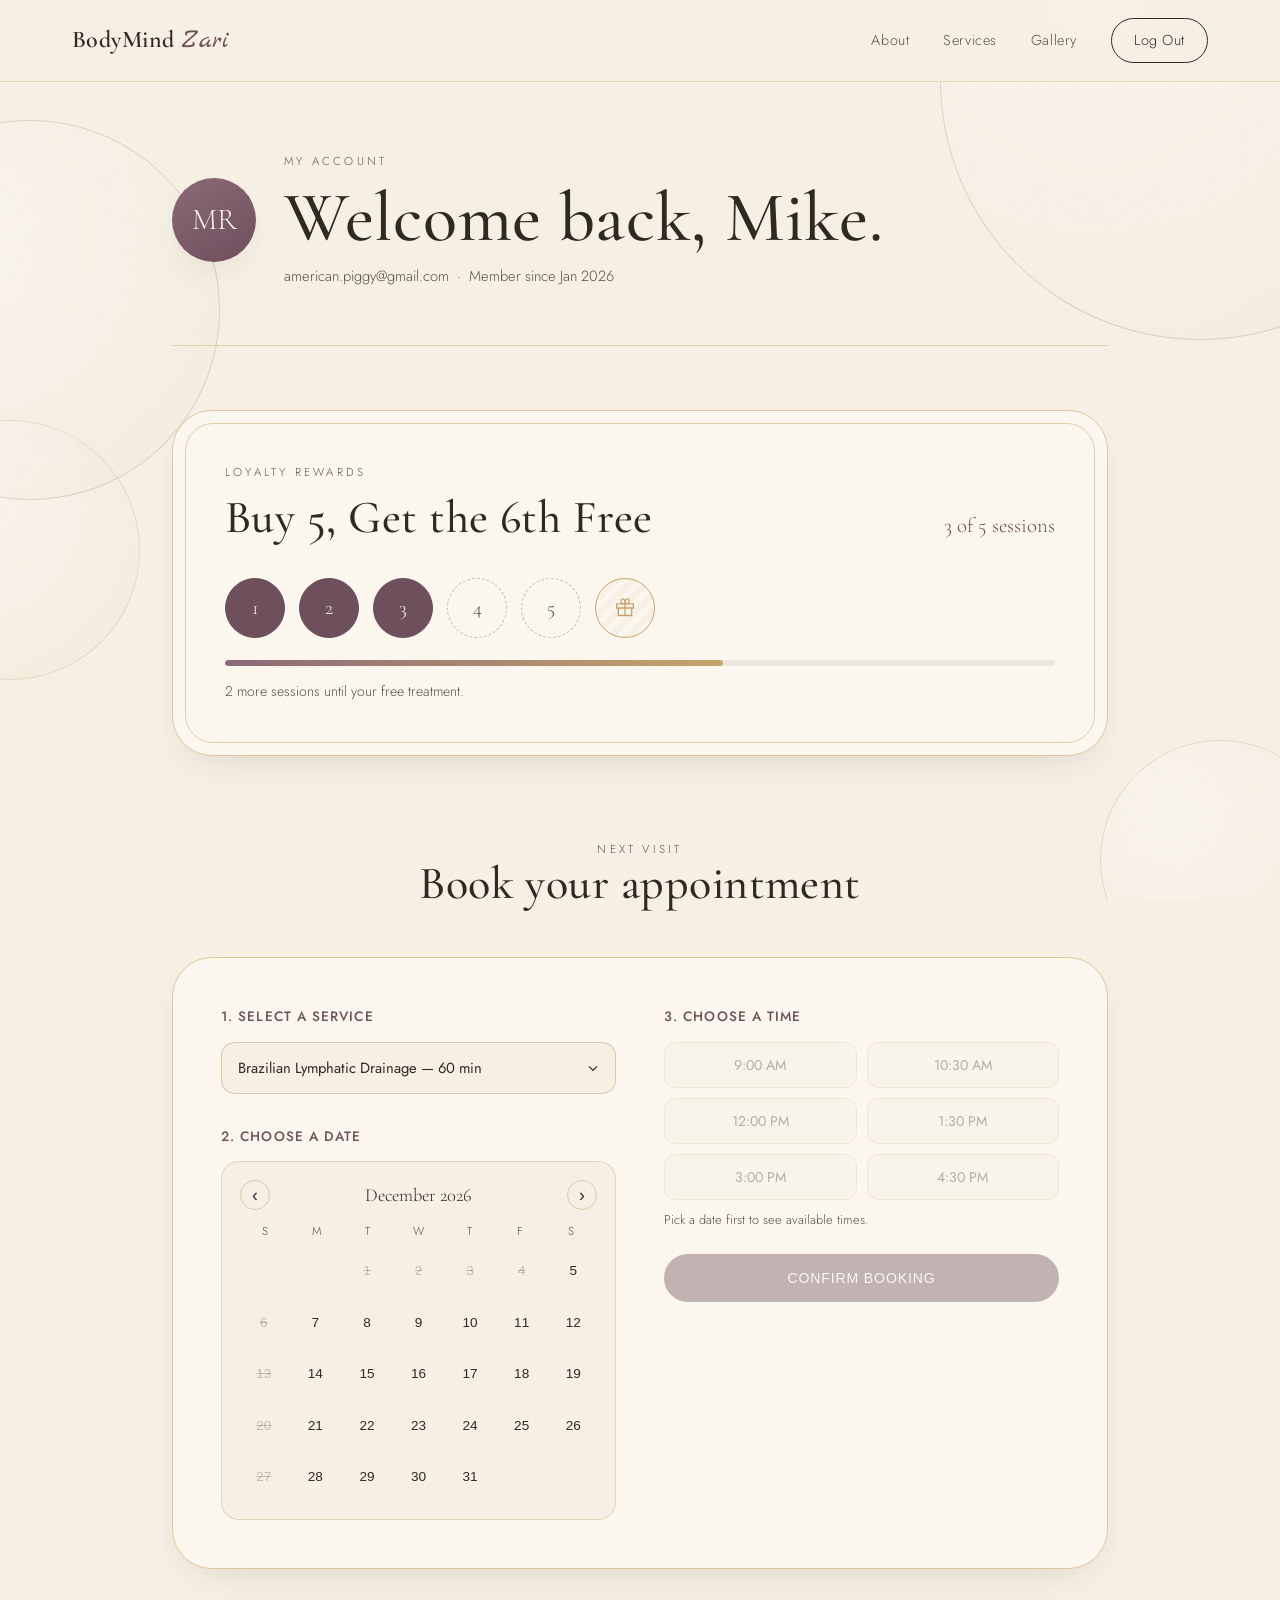
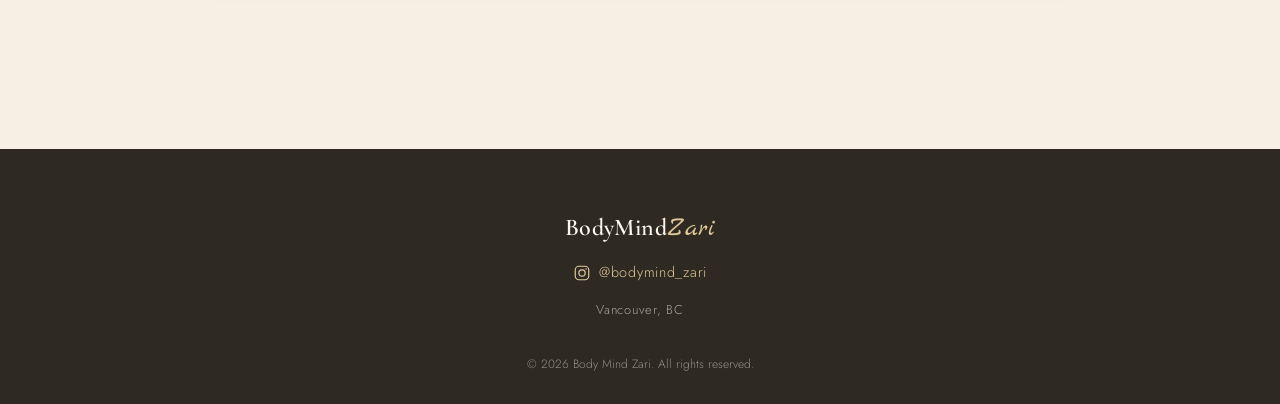
==== profile.html @ 3816057f "Add Log In nav link and account/rewards/booking page" ====
<!DOCTYPE html>
<html lang="en">
<head>
<meta charset="UTF-8">
<meta name="viewport" content="width=device-width, initial-scale=1.0">
<title>My Account — Body Mind Zari</title>
<meta name="description" content="Manage your Body Mind Zari rewards and book your next appointment.">
<meta name="robots" content="noindex">
<link rel="preconnect" href="https://fonts.googleapis.com">
<link rel="preconnect" href="https://fonts.gstatic.com" crossorigin>
<link href="https://fonts.googleapis.com/css2?family=Cormorant+Garamond:ital,wght@0,400;0,500;0,600;1,400;1,500&family=Jost:wght@300;400;500&family=Marck+Script&display=swap" rel="stylesheet">
<link rel="stylesheet" href="assets/css/style.css">
<link rel="stylesheet" href="assets/css/profile.css">
</head>
<body>

<div class="bg-decor" aria-hidden="true">
  <span class="circle c1" data-drift="0.05"></span>
  <span class="circle c2" data-drift="-0.07"></span>
  <span class="circle c3" data-drift="0.09"></span>
  <span class="circle c4" data-drift="-0.05"></span>
  <span class="circle c5" data-drift="0.06"></span>
</div>

<header class="site-header">
  <div class="header-inner">
    <a class="logo" href="index.html">
      <span class="logo-black">BodyMind</span><span class="logo-script">Zari</span>
    </a>
    <nav class="site-nav">
      <a href="index.html#about">About</a>
      <a href="index.html#menu">Services</a>
      <a href="index.html#gallery">Gallery</a>
      <a href="index.html" class="nav-cta">Log Out</a>
    </nav>
    <button class="nav-toggle" id="navToggle" aria-label="Toggle menu" aria-expanded="false">
      <span></span><span></span><span></span>
    </button>
  </div>
</header>

<main class="account">

  <!-- PROFILE HEADER -->
  <section class="acct-hero reveal">
    <div class="acct-hero-inner">
      <div class="avatar" aria-hidden="true">MR</div>
      <div class="acct-id">
        <p class="eyebrow">My Account</p>
        <h1>Welcome back, Mike.</h1>
        <p class="acct-email">american.piggy@gmail.com &nbsp;·&nbsp; Member since Jan 2026</p>
      </div>
    </div>
  </section>

  <!-- REWARDS -->
  <section class="rewards reveal">
    <div class="rewards-card">
      <div class="rewards-head">
        <div>
          <p class="eyebrow">Loyalty Rewards</p>
          <h2>Buy 5, Get the 6th Free</h2>
        </div>
        <p class="rewards-count"><span id="stampCount">3</span> of 5 sessions</p>
      </div>

      <div class="stamp-row" id="stampRow">
        <div class="stamp is-filled"><span class="stamp-num">1</span></div>
        <div class="stamp is-filled"><span class="stamp-num">2</span></div>
        <div class="stamp is-filled"><span class="stamp-num">3</span></div>
        <div class="stamp"><span class="stamp-num">4</span></div>
        <div class="stamp"><span class="stamp-num">5</span></div>
        <div class="stamp stamp-free">
          <svg viewBox="0 0 24 24" width="20" height="20" fill="none" stroke="currentColor" stroke-width="1.6"><path d="M20 12v9H4v-9M2 7h20v5H2V7Zm10 14V7M12 7C9.5 7 7 5.5 7 3.5A2.5 2.5 0 0 1 9.5 1C12 1 12 4.5 12 7Zm0 0c2.5 0 5-1.5 5-3.5A2.5 2.5 0 0 0 14.5 1C12 1 12 4.5 12 7Z"/></svg>
        </div>
      </div>

      <div class="progress-track"><div class="progress-fill" id="progressFill"></div></div>
      <p class="rewards-note" id="rewardsNote">2 more sessions until your free treatment.</p>
    </div>
  </section>

  <!-- BOOKING -->
  <section class="booking reveal">
    <p class="eyebrow center">Next Visit</p>
    <h2 class="center">Book your appointment</h2>

    <div class="booking-panel">

      <div class="booking-col">
        <h3>1. Select a service</h3>
        <select class="service-select" id="serviceSelect">
          <option>Brazilian Lymphatic Drainage — 60 min</option>
          <option>Body Sculpting &amp; Anti-Cellulite Massage — 60 min</option>
          <option>Post-Op Lymphatic Drainage — 60 min</option>
          <option>Facial Sculpting &amp; Buccal Massage — 60 min</option>
          <option>Full Body + Face Lymphatic Drainage — 90 min</option>
        </select>

        <h3>2. Choose a date</h3>
        <div class="calendar" id="calendar">
          <div class="cal-head">
            <button type="button" class="cal-nav" id="calPrev" aria-label="Previous month">&#8249;</button>
            <span class="cal-month" id="calMonth">Month Year</span>
            <button type="button" class="cal-nav" id="calNext" aria-label="Next month">&#8250;</button>
          </div>
          <div class="cal-weekdays">
            <span>S</span><span>M</span><span>T</span><span>W</span><span>T</span><span>F</span><span>S</span>
          </div>
          <div class="cal-grid" id="calGrid"></div>
        </div>
      </div>

      <div class="booking-col">
        <h3>3. Choose a time</h3>
        <div class="time-grid" id="timeGrid">
          <button type="button" class="time-slot" disabled>9:00 AM</button>
          <button type="button" class="time-slot" disabled>10:30 AM</button>
          <button type="button" class="time-slot" disabled>12:00 PM</button>
          <button type="button" class="time-slot" disabled>1:30 PM</button>
          <button type="button" class="time-slot" disabled>3:00 PM</button>
          <button type="button" class="time-slot" disabled>4:30 PM</button>
        </div>
        <p class="time-hint" id="timeHint">Pick a date first to see available times.</p>

        <div class="booking-summary" id="bookingSummary">
          <p class="summary-label">Your appointment</p>
          <p class="summary-line" id="summaryService">—</p>
          <p class="summary-line" id="summaryWhen">—</p>
        </div>

        <button type="button" class="btn btn-mauve booking-confirm" id="confirmBtn" disabled>Confirm Booking</button>
      </div>

    </div>

    <div class="booking-success" id="bookingSuccess">
      <svg viewBox="0 0 48 48" width="52" height="52" fill="none"><circle cx="24" cy="24" r="22" stroke="currentColor" stroke-width="1.6"/><path d="M15 24.5 21 30.5 33.5 17.5" stroke="currentColor" stroke-width="2" stroke-linecap="round" stroke-linejoin="round"/></svg>
      <h3>You're booked!</h3>
      <p id="successDetail">See you soon.</p>
      <button type="button" class="btn btn-ghost" id="bookAgainBtn">Make Another Booking</button>
    </div>

  </section>

</main>

<footer class="site-footer">
  <div class="footer-inner">
    <div class="footer-logo"><span class="logo-black">BodyMind</span><span class="logo-script">Zari</span></div>
    <a href="https://instagram.com/bodymind_zari" target="_blank" rel="noopener" class="footer-ig">
      <svg viewBox="0 0 24 24" width="18" height="18" fill="none" stroke="currentColor" stroke-width="1.6" aria-hidden="true"><rect x="3" y="3" width="18" height="18" rx="5"/><circle cx="12" cy="12" r="4.2"/><circle cx="17.4" cy="6.6" r="1" fill="currentColor" stroke="none"/></svg>
      <span>@bodymind_zari</span>
    </a>
    <p class="footer-location">Vancouver, BC</p>
    <p class="footer-copy">&copy; <span id="year"></span> Body Mind Zari. All rights reserved.</p>
  </div>
</footer>

<script src="assets/js/script.js"></script>
<script src="assets/js/profile.js"></script>
</body>
</html>
---- assets/css/style.css ----
/* ===================================================================
   Body Mind Zari — Design tokens
=================================================================== */
:root{
  --cream:        #F6EFE3;
  --cream-soft:   #FBF7EF;
  --cream-deep:   #EDE2CE;
  --ink:          #2E2A22;
  --ink-soft:     #55503F;
  --olive:        #7C8560;
  --olive-deep:   #5C6444;
  --gold:         #C6A46B;
  --gold-soft:    #DEC79A;
  --mauve:        #8C6A78;
  --mauve-deep:   #6E4F5C;
  --shadow:       0 30px 60px -30px rgba(46,42,34,0.25);
  --shadow-soft:  0 15px 40px -20px rgba(46,42,34,0.18);
  --radius-lg:    40px;
  --radius-md:    24px;
  --ease:         cubic-bezier(.22,.9,.32,1);
}

*,*::before,*::after{ box-sizing:border-box; }
html{ scroll-behavior:smooth; }
body{
  margin:0;
  background:var(--cream);
  color:var(--ink);
  font-family:'Jost', 'Helvetica Neue', Arial, sans-serif;
  font-weight:300;
  line-height:1.6;
  overflow-x:hidden;
  -webkit-font-smoothing:antialiased;
}
img{ max-width:100%; display:block; }
a{ color:inherit; text-decoration:none; }
h1,h2,h3{
  font-family:'Cormorant Garamond', Georgia, serif;
  font-weight:500;
  color:var(--ink);
  margin:0 0 .4em;
  letter-spacing:.01em;
}
h1{ font-size:clamp(2.6rem,5.5vw,4.6rem); line-height:1.05; }
.accent-word{ color:var(--mauve-deep); }
h2{ font-size:clamp(2rem,3.6vw,3rem); line-height:1.1; }
h3{ font-size:1.4rem; }
p{ margin:0 0 1em; }
.center{ text-align:center; }

.eyebrow{
  font-family:'Jost',sans-serif;
  font-size:.72rem;
  letter-spacing:.28em;
  text-transform:uppercase;
  color:var(--mauve-deep);
  margin-bottom:.9em;
}
.eyebrow.center{ text-align:center; }

/* ===================================================================
   Background decoration (translucent circles + leaves)
=================================================================== */
.bg-decor{
  position:fixed; inset:0; z-index:0; pointer-events:none; overflow:hidden;
}
.circle{
  position:absolute; border-radius:50%;
  border:1px solid rgba(124,133,96,0.25);
  background:radial-gradient(circle at 30% 30%, rgba(255,255,255,0.35), rgba(198,164,107,0.06));
}
.c1{ width:520px; height:520px; top:-180px; right:-180px; }
.c2{ width:260px; height:260px; top:420px; left:-120px; border-color:rgba(198,164,107,0.3); }
.c3{ width:180px; height:180px; top:900px; right:6%; border-color:rgba(140,106,120,0.25); }
.c4{ width:380px; height:380px; bottom:400px; left:-160px; }
.c5{ width:240px; height:240px; bottom:-80px; right:-60px; border-color:rgba(198,164,107,0.3); }

.leaf{
  position:absolute; width:70px; height:100px; color:rgba(124,133,96,0.28);
}
.leaf1{ top:12%; left:4%; transform:rotate(-18deg); }
.leaf2{ top:55%; right:5%; transform:rotate(24deg) scaleX(-1); width:56px; height:80px; }
.leaf3{ bottom:6%; left:8%; transform:rotate(10deg); width:60px; height:86px; }

main, header, footer{ position:relative; z-index:1; }

/* ===================================================================
   Header
=================================================================== */
.site-header{
  position:sticky; top:0; z-index:50;
  background:rgba(246,239,227,0.82);
  backdrop-filter:blur(10px);
  -webkit-backdrop-filter:blur(10px);
  border-bottom:1px solid rgba(198,164,107,0.35);
  transition:box-shadow .3s var(--ease);
}
.site-header.scrolled{ box-shadow:0 8px 24px -16px rgba(46,42,34,0.25); }
.header-inner{
  max-width:1200px; margin:0 auto; padding:18px 32px;
  display:flex; align-items:center; justify-content:space-between;
}
.logo{ display:flex; align-items:baseline; gap:6px; }
.logo-black{
  font-family:'Cormorant Garamond',serif; font-weight:600; font-size:1.5rem;
  color:var(--ink); letter-spacing:.02em;
}
.logo-script{
  font-family:'Marck Script',cursive; font-size:1.7rem;
  color:var(--mauve-deep); line-height:1;
}
.site-nav{ display:flex; align-items:center; gap:34px; }
.site-nav a{
  font-size:.9rem; letter-spacing:.04em; color:var(--ink-soft);
  transition:color .25s var(--ease);
}
.site-nav a:hover{ color:var(--mauve-deep); }
.nav-login{ color:var(--mauve-deep) !important; }
.nav-cta{
  padding:10px 22px; border:1px solid var(--ink); border-radius:999px;
  color:var(--ink) !important;
}
.nav-cta:hover{ background:var(--ink); color:var(--cream) !important; }

.nav-toggle{
  display:none; flex-direction:column; gap:5px; background:none; border:0; cursor:pointer; padding:6px;
}
.nav-toggle span{ width:24px; height:1.5px; background:var(--ink); display:block; }

/* ===================================================================
   Buttons
=================================================================== */
.btn{
  display:inline-flex; align-items:center; justify-content:center;
  padding:15px 34px; border-radius:999px; font-size:.88rem;
  letter-spacing:.06em; text-transform:uppercase; cursor:pointer;
  transition:transform .35s var(--ease), box-shadow .35s var(--ease), background .3s, color .3s;
  border:1px solid transparent;
}
.btn-primary{
  background:var(--ink); color:var(--cream-soft);
  box-shadow:var(--shadow-soft);
}
.btn-primary:hover{ transform:translateY(-3px); box-shadow:var(--shadow); }
.btn-ghost{
  border-color:var(--ink); color:var(--ink);
}
.btn-ghost:hover{ background:var(--ink); color:var(--cream); transform:translateY(-3px); }
.btn-mauve{
  background:var(--mauve-deep); color:var(--cream-soft);
  box-shadow:var(--shadow-soft);
}
.btn-mauve:hover{ background:var(--mauve); transform:translateY(-3px); box-shadow:var(--shadow); }

/* ===================================================================
   Hero
=================================================================== */
.hero{ position:relative; overflow:hidden; }
.hero-inner{
  max-width:1200px; margin:0 auto; padding:130px 32px 150px;
  position:relative; z-index:2;
}
.hero-text{ max-width:600px; }
.hero-sub{ max-width:440px; color:var(--ink-soft); font-size:1.05rem; }
.hero-actions{ display:flex; gap:18px; margin-top:34px; flex-wrap:wrap; }

/* Portrait panel, shifted in from the right edge, circular bite on the left edge */
.hero-portrait-panel{
  position:absolute; top:0; right:14%; bottom:0; z-index:1;
  width:min(46%,620px);
  display:flex; align-items:center; justify-content:center;
}
.hero-portrait-panel .portrait-img{
  width:auto; height:min(90%,680px); max-width:none; aspect-ratio:auto;
  object-fit:contain; clip-path:none;
  filter:drop-shadow(0 25px 40px rgba(46,42,34,0.2));
}

.hero-divider{
  position:absolute; left:0; right:0; bottom:0; z-index:3;
  line-height:0; pointer-events:none;
}
.hero-divider svg{ width:100%; height:110px; display:block; }
.hero-divider path{ fill:var(--cream-soft); }

/* ===================================================================
   About
=================================================================== */
.about{ background:var(--cream-soft); padding:110px 32px 90px; }
.about-inner{ max-width:760px; margin:0 auto; text-align:center; }
.about-copy{ color:var(--ink-soft); font-size:1.08rem; max-width:620px; margin:0 auto 3em; }
.about-stats{
  display:flex; justify-content:center; gap:70px; padding-top:1em;
  border-top:1px solid rgba(198,164,107,0.4);
}
.stat{ display:flex; flex-direction:column; gap:4px; }
.stat-num{ font-family:'Cormorant Garamond',serif; font-size:2.1rem; color:var(--mauve-deep); }
.stat-label{ font-size:.72rem; letter-spacing:.14em; text-transform:uppercase; color:var(--ink-soft); }

/* ===================================================================
   Tools strip (parallax banner)
=================================================================== */
.tools-strip{
  position:relative; height:44vh; min-height:320px; overflow:hidden;
}
.tools-strip .parallax-img{
  position:absolute; inset:-10% 0; width:100%; height:120%; object-fit:cover;
  will-change:transform;
}
.tools-strip-overlay{
  position:absolute; inset:0; display:flex; align-items:center; justify-content:center;
  background:linear-gradient(180deg, rgba(46,42,34,0.15), rgba(46,42,34,0.42));
}
.tools-strip-overlay p{
  font-family:'Cormorant Garamond',serif; font-style:italic; font-size:clamp(1.4rem,3vw,2.2rem);
  color:#fff; text-align:center; max-width:640px; padding:0 24px; margin:0;
}

/* ===================================================================
   Menu / Service card
=================================================================== */
.menu-section{ position:relative; overflow:hidden; padding:120px 24px; background:var(--cream); }

.menu-bg-decor{ position:absolute; inset:0; z-index:0; pointer-events:none; }
.menu-arc{ position:absolute; width:280px; height:280px; color:rgba(198,164,107,0.5); }
.arc-tl{ top:-90px; left:-90px; }
.arc-br{ bottom:-110px; right:-70px; color:rgba(140,106,120,0.4); }
.menu-leaf-deco{ position:absolute; width:64px; height:92px; color:rgba(124,133,96,0.35); }
.deco-a{ top:8%; right:6%; transform:rotate(18deg); }
.deco-b{ bottom:10%; left:5%; transform:rotate(-24deg) scaleX(-1); width:52px; height:76px; }
.menu-deco-line{ position:absolute; height:1px; background:linear-gradient(90deg, transparent, var(--gold), transparent); }
.line-a{ width:220px; top:14%; left:-40px; transform:rotate(-8deg); }
.line-b{ width:260px; bottom:16%; right:-60px; transform:rotate(6deg); }
.menu-deco-dot{ position:absolute; width:8px; height:8px; border-radius:50%; border:1px solid var(--mauve); opacity:.5; }
.dot-a{ top:22%; left:9%; }
.dot-b{ bottom:24%; right:11%; }

.menu-frame{
  max-width:920px; margin:0 auto; background:var(--cream-soft);
  border:1px solid var(--gold-soft); border-radius:var(--radius-lg);
  padding:clamp(36px,6vw,80px); position:relative; z-index:1; box-shadow:var(--shadow-soft);
}
.menu-frame::before{
  content:''; position:absolute; inset:14px; border:1px solid rgba(198,164,107,0.55);
  border-radius:calc(var(--radius-lg) - 14px); pointer-events:none;
}
.menu-title{ text-align:center; font-size:clamp(2.2rem,5vw,3.4rem); }
.menu-flourish{
  display:flex; align-items:center; justify-content:center; gap:16px; margin-bottom:3em;
}
.menu-flourish .line{ width:70px; height:1px; background:var(--gold); }
.flourish-leaf{ width:44px; height:22px; color:var(--olive); }

.menu-grid{ display:grid; grid-template-columns:1.15fr .85fr; gap:56px; align-items:start; }
.menu-category{ margin-bottom:2.4em; }
.menu-category h3{
  text-align:left; color:var(--mauve-deep); font-size:1.15rem;
  letter-spacing:.06em; text-transform:uppercase; font-family:'Jost',sans-serif; font-weight:500;
  border-bottom:1px solid rgba(198,164,107,0.5); padding-bottom:.5em; margin-bottom:1em;
}
.menu-list{ list-style:none; margin:0; padding:0; }
.menu-list li{ margin-bottom:1.1em; }
.menu-row{ display:flex; align-items:baseline; gap:8px; }
.menu-item{ font-size:1.02rem; color:var(--ink); white-space:nowrap; }
.menu-dots{
  flex:1; border-bottom:1px dotted rgba(46,42,34,0.3); transform:translateY(-4px);
}
.menu-price{ font-family:'Cormorant Garamond',serif; font-size:1.15rem; color:var(--mauve-deep); }
.menu-duration{ font-size:.78rem; letter-spacing:.06em; color:var(--ink-soft); text-transform:uppercase; }
.menu-note{ font-size:.8rem; color:var(--ink-soft); font-style:italic; margin-top:1.5em; }

.menu-photos{
  display:grid; grid-template-columns:1fr 1fr; gap:20px; align-content:start;
}
.mphoto{ overflow:hidden; box-shadow:var(--shadow-soft); }
.mphoto img{ width:100%; height:100%; object-fit:cover; transition:transform .6s var(--ease); }
.mphoto:hover img{ transform:scale(1.06); }
.mphoto-round{
  grid-column:1/2; grid-row:1/3; border-radius:50%; aspect-ratio:1/1; align-self:start;
}
.mphoto-square{
  grid-column:2/3; border-radius:var(--radius-md); aspect-ratio:1/1;
}
.mphoto-tall{
  grid-column:2/3; border-radius:var(--radius-md); aspect-ratio:4/5;
}

/* ===================================================================
   Results / before-after
=================================================================== */
.results{ padding:100px 32px; background:var(--cream-soft); }
.results-inner{
  max-width:1160px; margin:0 auto; display:grid; grid-template-columns:.8fr 1.2fr;
  gap:60px; align-items:center;
}
.results-text p{ color:var(--ink-soft); }
.results-img{ border-radius:var(--radius-lg); overflow:hidden; box-shadow:var(--shadow); }
.results-img img{ width:100%; }

/* ===================================================================
   Gallery
=================================================================== */
.gallery{ padding:120px 32px 60px; max-width:1200px; margin:0 auto; }
.gallery h2{ margin-bottom:.6em; }
.gallery-grid{
  margin-top:56px; display:grid; grid-template-columns:repeat(4,1fr); gap:22px;
}
.g-item{
  margin:0; border-radius:var(--radius-md); overflow:hidden; box-shadow:var(--shadow-soft);
  aspect-ratio:3/4;
}
.g-item.g-tall{ aspect-ratio:3/4.6; }
.g-item img{ width:100%; height:100%; object-fit:cover; transition:transform .7s var(--ease); }
.g-item:hover img{ transform:scale(1.07); }

/* ===================================================================
   Book CTA
=================================================================== */
.book-cta{
  position:relative; padding:150px 32px; text-align:center; overflow:hidden;
  background:linear-gradient(180deg, var(--cream-soft), var(--cream-deep));
}
.book-decor .circle{ border-color:rgba(140,106,120,0.3); }
.c6{ width:300px; height:300px; top:-100px; left:8%; }
.c7{ width:200px; height:200px; bottom:-80px; right:12%; }
.book-inner{ position:relative; max-width:600px; margin:0 auto; }
.book-sub{ color:var(--ink-soft); margin-bottom:2.2em; }

/* ===================================================================
   Footer
=================================================================== */
.site-footer{ background:var(--ink); color:var(--cream-soft); padding:60px 32px 30px; }
.footer-inner{ max-width:1200px; margin:0 auto; text-align:center; display:flex; flex-direction:column; align-items:center; gap:14px; }
.footer-logo .logo-black{ color:var(--cream-soft); }
.footer-logo .logo-script{ color:var(--gold-soft); }
.footer-ig{
  display:inline-flex; align-items:center; gap:8px;
  font-size:.9rem; letter-spacing:.05em; color:var(--gold-soft);
  transition:color .25s var(--ease);
}
.footer-ig:hover{ color:var(--cream-soft); }
.footer-location{ font-size:.8rem; letter-spacing:.06em; color:rgba(251,247,239,0.6); margin:2px 0 0; }
.footer-copy{ font-size:.75rem; color:rgba(251,247,239,0.5); margin:20px 0 0; }

/* ===================================================================
   Scroll reveal
=================================================================== */
.reveal{ opacity:0; transform:translateY(36px); transition:opacity .9s var(--ease), transform .9s var(--ease); }
.reveal.is-visible{ opacity:1; transform:translateY(0); }

/* ===================================================================
   Responsive
=================================================================== */
@media (max-width:960px){
  .site-nav{
    position:fixed; inset:64px 0 auto 0; background:var(--cream-soft);
    flex-direction:column; align-items:flex-start; gap:0; padding:10px 32px 20px;
    border-bottom:1px solid rgba(198,164,107,0.35);
    transform:translateY(-120%); transition:transform .4s var(--ease); z-index:40;
  }
  .site-nav.open{ transform:translateY(0); }
  .site-nav a{ padding:14px 0; width:100%; border-bottom:1px solid rgba(198,164,107,0.2); }
  .nav-cta{ margin-top:10px; text-align:center; }
  .nav-toggle{ display:flex; }

  .hero-inner{ padding:250px 32px 60px; text-align:center; }
  .hero-text{ display:flex; flex-direction:column; align-items:center; max-width:100%; }
  .hero-actions{ justify-content:center; }

  .hero-portrait-panel{
    position:absolute; top:36px; right:0; left:0; bottom:auto; z-index:1;
    width:190px; height:190px; margin:0 auto; border-radius:50%;
    clip-path:none; overflow:hidden; align-items:center; justify-content:center;
    padding-left:0;
  }
  .hero-portrait-panel .portrait-img{
    width:auto; height:112%; max-width:none;
  }

  .menu-grid{ grid-template-columns:1fr; }
  .menu-photos{ grid-template-columns:repeat(3,1fr); }
  .mphoto-round{ grid-column:1/2; grid-row:1/2; }
  .mphoto-square{ grid-column:2/3; grid-row:1/2; }
  .mphoto-tall{ grid-column:3/4; grid-row:1/2; }

  .results-inner{ grid-template-columns:1fr; }
  .results-text{ text-align:center; }

  .gallery-grid{ grid-template-columns:repeat(2,1fr); }
}

@media (max-width:560px){
  .header-inner{ padding:16px 20px; }
  .about-stats{ gap:32px; flex-wrap:wrap; }
  .menu-frame{ padding:28px 20px; }
  .menu-photos{ grid-template-columns:repeat(2,1fr); }
  .mphoto-tall{ grid-column:1/2; grid-row:2/3; }
  .mphoto-square{ grid-column:2/3; grid-row:2/3; }
  .mphoto-round{ grid-column:1/3; grid-row:1/2; width:60%; margin:0 auto; }
  .gallery-grid{ grid-template-columns:1fr; }
  .book-cta{ padding:110px 24px; }
}

@media (prefers-reduced-motion: reduce){
  html{ scroll-behavior:auto; }
  .reveal{ opacity:1; transform:none; transition:none; }
  .parallax-img, .parallax-item{ transform:none !important; }
}
---- assets/css/profile.css ----
/* ===================================================================
   Account / Profile page
=================================================================== */
.account{ max-width:1000px; margin:0 auto; padding:70px 32px 140px; }

/* ---- Profile hero ---- */
.acct-hero-inner{ display:flex; align-items:center; gap:28px; padding-bottom:56px; border-bottom:1px solid rgba(198,164,107,0.4); }
.avatar{
  flex:none; width:84px; height:84px; border-radius:50%;
  background:linear-gradient(150deg, var(--mauve), var(--mauve-deep));
  color:var(--cream-soft); font-family:'Cormorant Garamond',serif; font-size:1.9rem;
  display:flex; align-items:center; justify-content:center;
  box-shadow:var(--shadow-soft);
}
.acct-id h1{ margin-bottom:.15em; }
.acct-email{ color:var(--ink-soft); font-size:.92rem; margin:0; }

/* ---- Rewards ---- */
.rewards{ padding:64px 0; }
.rewards-card{
  background:var(--cream-soft); border:1px solid var(--gold-soft); border-radius:var(--radius-lg);
  padding:clamp(28px,5vw,52px); box-shadow:var(--shadow-soft); position:relative; overflow:hidden;
}
.rewards-card::before{
  content:''; position:absolute; inset:12px; border:1px solid rgba(198,164,107,0.5);
  border-radius:calc(var(--radius-lg) - 12px); pointer-events:none;
}
.rewards-head{
  display:flex; justify-content:space-between; align-items:flex-end; flex-wrap:wrap; gap:12px;
  margin-bottom:36px; position:relative;
}
.rewards-head h2{ margin:0; }
.rewards-count{ font-family:'Cormorant Garamond',serif; font-size:1.3rem; color:var(--mauve-deep); margin:0; }

.stamp-row{ display:flex; gap:14px; flex-wrap:wrap; position:relative; margin-bottom:22px; }
.stamp{
  width:60px; height:60px; border-radius:50%; flex:none;
  border:1.5px dashed rgba(46,42,34,0.28);
  display:flex; align-items:center; justify-content:center;
  color:var(--ink-soft); font-family:'Cormorant Garamond',serif; font-size:1.25rem;
  transition:transform .3s var(--ease);
}
.stamp.is-filled{
  border:1.5px solid var(--mauve-deep); background:var(--mauve-deep); color:var(--cream-soft);
}
.stamp-free{
  border:1.5px solid var(--gold); color:var(--gold);
  background:repeating-linear-gradient(135deg, rgba(198,164,107,0.08) 0 6px, transparent 6px 12px);
}
.progress-track{
  width:100%; height:6px; border-radius:999px; background:rgba(46,42,34,0.08); overflow:hidden; margin-bottom:14px;
}
.progress-fill{
  height:100%; border-radius:999px; background:linear-gradient(90deg, var(--mauve), var(--gold));
  width:60%; transition:width .6s var(--ease);
}
.rewards-note{ margin:0; font-size:.88rem; color:var(--ink-soft); }

/* ---- Booking ---- */
.booking{ padding:20px 0 40px; }
.booking h2{ margin-bottom:.3em; }
.booking > p.center{ margin-bottom:0; }
.booking-panel{
  margin-top:48px; display:grid; grid-template-columns:1fr 1fr; gap:48px;
  background:var(--cream-soft); border:1px solid var(--gold-soft); border-radius:var(--radius-lg);
  padding:clamp(28px,5vw,48px); box-shadow:var(--shadow-soft);
}
.booking-col h3{
  font-family:'Jost',sans-serif; font-weight:500; font-size:.85rem; letter-spacing:.08em;
  text-transform:uppercase; color:var(--mauve-deep); margin:0 0 14px;
}
.booking-col h3:not(:first-child){ margin-top:32px; }

.service-select{
  width:100%; padding:14px 16px; border-radius:14px; border:1px solid rgba(198,164,107,0.5);
  background:var(--cream); color:var(--ink); font-family:'Jost',sans-serif; font-size:.92rem;
  appearance:none;
  background-image:url("data:image/svg+xml,%3Csvg xmlns='http://www.w3.org/2000/svg' viewBox='0 0 20 20' fill='none' stroke='%232E2A22' stroke-width='1.5'%3E%3Cpath d='M5 8l5 5 5-5'/%3E%3C/svg%3E");
  background-repeat:no-repeat; background-position:right 14px center; background-size:16px;
  cursor:pointer;
}

.calendar{
  background:var(--cream); border:1px solid rgba(198,164,107,0.35); border-radius:18px; padding:18px;
}
.cal-head{ display:flex; align-items:center; justify-content:space-between; margin-bottom:12px; }
.cal-month{ font-family:'Cormorant Garamond',serif; font-size:1.15rem; }
.cal-nav{
  width:30px; height:30px; border-radius:50%; border:1px solid rgba(198,164,107,0.5); background:none;
  color:var(--ink); font-size:1.1rem; cursor:pointer; display:flex; align-items:center; justify-content:center;
  transition:background .25s var(--ease), color .25s var(--ease);
}
.cal-nav:hover{ background:var(--ink); color:var(--cream); }
.cal-weekdays{
  display:grid; grid-template-columns:repeat(7,1fr); text-align:center;
  font-size:.72rem; letter-spacing:.04em; color:var(--ink-soft); margin-bottom:6px;
}
.cal-grid{ display:grid; grid-template-columns:repeat(7,1fr); gap:4px; }
.cal-day{
  aspect-ratio:1/1; display:flex; align-items:center; justify-content:center;
  border-radius:50%; font-size:.85rem; color:var(--ink); background:none; border:1px solid transparent;
  cursor:pointer; transition:background .2s var(--ease), color .2s var(--ease);
}
.cal-day:hover:not(.is-disabled):not(.is-empty){ background:rgba(198,164,107,0.25); }
.cal-day.is-empty{ visibility:hidden; cursor:default; }
.cal-day.is-disabled{ color:rgba(46,42,34,0.25); cursor:not-allowed; text-decoration:line-through; }
.cal-day.is-selected{ background:var(--mauve-deep); color:var(--cream-soft); }

.time-grid{ display:grid; grid-template-columns:repeat(2,1fr); gap:10px; margin-bottom:10px; }
.time-slot{
  padding:12px 10px; border-radius:12px; border:1px solid rgba(198,164,107,0.5);
  background:var(--cream); color:var(--ink); font-family:'Jost',sans-serif; font-size:.88rem;
  cursor:pointer; transition:background .2s var(--ease), color .2s var(--ease), opacity .2s var(--ease);
}
.time-slot:disabled{ opacity:.35; cursor:not-allowed; }
.time-slot:not(:disabled):hover{ background:rgba(198,164,107,0.25); }
.time-slot.is-selected{ background:var(--mauve-deep); border-color:var(--mauve-deep); color:var(--cream-soft); }
.time-hint{ font-size:.8rem; color:var(--ink-soft); margin:0 0 24px; }

.booking-summary{
  background:var(--cream); border:1px dashed rgba(198,164,107,0.6); border-radius:14px;
  padding:16px 18px; margin-bottom:20px; display:none;
}
.booking-summary.is-active{ display:block; }
.summary-label{ font-size:.7rem; letter-spacing:.12em; text-transform:uppercase; color:var(--mauve-deep); margin:0 0 6px; }
.summary-line{ margin:0; font-size:.92rem; color:var(--ink); }

.booking-confirm{ width:100%; }
.booking-confirm:disabled{ opacity:.4; cursor:not-allowed; transform:none !important; box-shadow:none !important; }

.booking-success{
  display:none; text-align:center; margin-top:40px; padding:48px 32px;
  background:var(--cream-soft); border:1px solid var(--gold-soft); border-radius:var(--radius-lg);
  box-shadow:var(--shadow-soft); color:var(--mauve-deep);
}
.booking-success.is-visible{ display:block; }
.booking-success h3{ color:var(--ink); margin:14px 0 6px; }
.booking-success p{ color:var(--ink-soft); margin-bottom:24px; }
.booking-panel.is-hidden{ display:none; }

@media (max-width:760px){
  .acct-hero-inner{ flex-direction:column; text-align:center; }
  .booking-panel{ grid-template-columns:1fr; }
  .booking-col h3:first-child{ margin-top:0; }
}
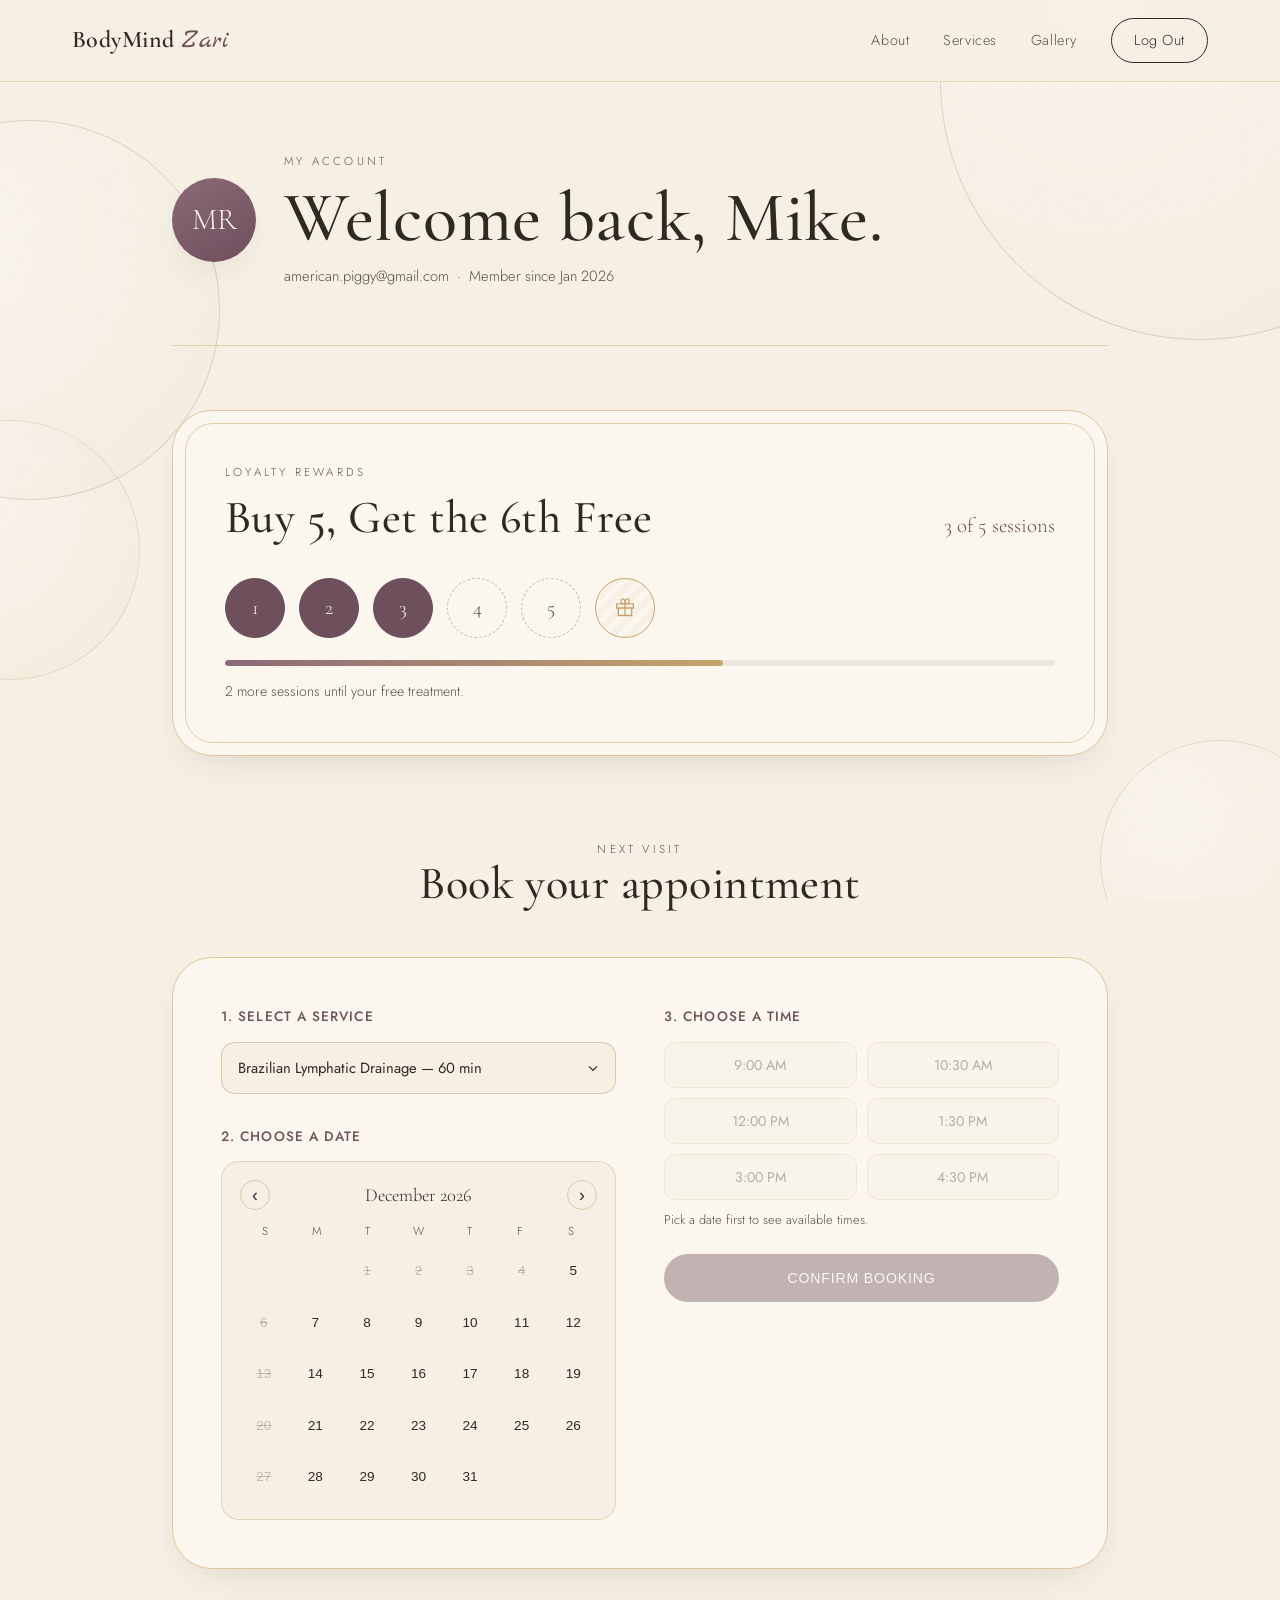
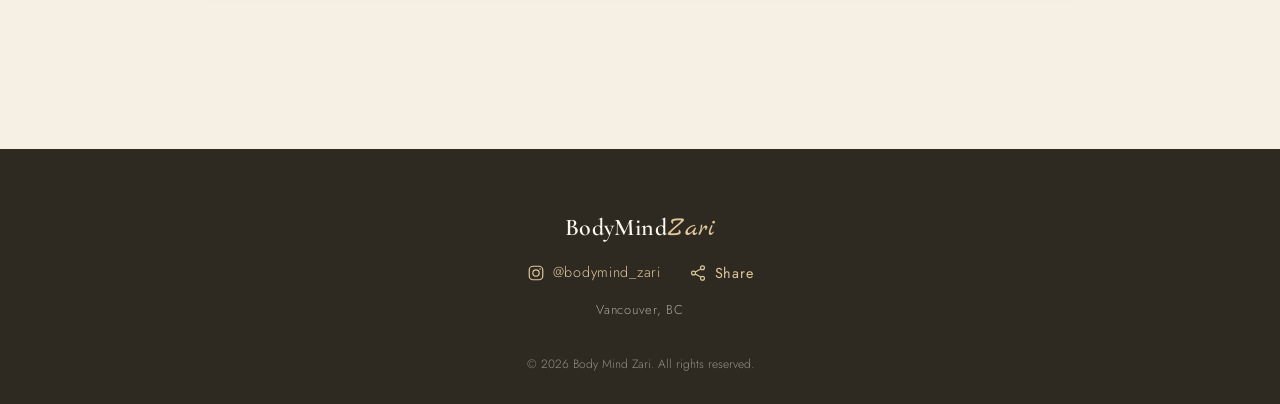
==== commit f1f05edb: "Add Share button to footer (native share sheet with copy-link fallback)" ====
--- a/profile.html
+++ b/profile.html
@@ -148,10 +148,16 @@
 <footer class="site-footer">
   <div class="footer-inner">
     <div class="footer-logo"><span class="logo-black">BodyMind</span><span class="logo-script">Zari</span></div>
-    <a href="https://instagram.com/bodymind_zari" target="_blank" rel="noopener" class="footer-ig">
-      <svg viewBox="0 0 24 24" width="18" height="18" fill="none" stroke="currentColor" stroke-width="1.6" aria-hidden="true"><rect x="3" y="3" width="18" height="18" rx="5"/><circle cx="12" cy="12" r="4.2"/><circle cx="17.4" cy="6.6" r="1" fill="currentColor" stroke="none"/></svg>
-      <span>@bodymind_zari</span>
-    </a>
+    <div class="footer-actions">
+      <a href="https://instagram.com/bodymind_zari" target="_blank" rel="noopener" class="footer-ig">
+        <svg viewBox="0 0 24 24" width="18" height="18" fill="none" stroke="currentColor" stroke-width="1.6" aria-hidden="true"><rect x="3" y="3" width="18" height="18" rx="5"/><circle cx="12" cy="12" r="4.2"/><circle cx="17.4" cy="6.6" r="1" fill="currentColor" stroke="none"/></svg>
+        <span>@bodymind_zari</span>
+      </a>
+      <button type="button" class="footer-share" id="shareBtn">
+        <svg viewBox="0 0 24 24" width="18" height="18" fill="none" stroke="currentColor" stroke-width="1.6" aria-hidden="true"><circle cx="18" cy="5" r="2.6"/><circle cx="6" cy="12" r="2.6"/><circle cx="18" cy="19" r="2.6"/><line x1="8.3" y1="10.6" x2="15.7" y2="6.6"/><line x1="8.3" y1="13.4" x2="15.7" y2="17.4"/></svg>
+        <span>Share</span>
+      </button>
+    </div>
     <p class="footer-location">Vancouver, BC</p>
     <p class="footer-copy">&copy; <span id="year"></span> Body Mind Zari. All rights reserved.</p>
   </div>
--- a/assets/css/style.css
+++ b/assets/css/style.css
@@ -166,7 +166,7 @@
 
 /* Portrait panel, shifted in from the right edge, circular bite on the left edge */
 .hero-portrait-panel{
-  position:absolute; top:0; right:14%; bottom:0; z-index:1;
+  position:absolute; top:0; right:calc(14% - 100px); bottom:0; z-index:1;
   width:min(46%,620px);
   display:flex; align-items:center; justify-content:center;
 }
@@ -333,12 +333,21 @@
 .footer-inner{ max-width:1200px; margin:0 auto; text-align:center; display:flex; flex-direction:column; align-items:center; gap:14px; }
 .footer-logo .logo-black{ color:var(--cream-soft); }
 .footer-logo .logo-script{ color:var(--gold-soft); }
+.footer-actions{ display:flex; align-items:center; gap:28px; flex-wrap:wrap; justify-content:center; }
 .footer-ig{
   display:inline-flex; align-items:center; gap:8px;
   font-size:.9rem; letter-spacing:.05em; color:var(--gold-soft);
   transition:color .25s var(--ease);
 }
 .footer-ig:hover{ color:var(--cream-soft); }
+.footer-share{
+  display:inline-flex; align-items:center; gap:8px;
+  font-size:.9rem; letter-spacing:.05em; color:var(--gold-soft);
+  background:none; border:0; padding:0; cursor:pointer; font-family:'Jost',sans-serif;
+  transition:color .25s var(--ease);
+}
+.footer-share:hover{ color:var(--cream-soft); }
+.footer-share.is-copied{ color:var(--cream-soft); }
 .footer-location{ font-size:.8rem; letter-spacing:.06em; color:rgba(251,247,239,0.6); margin:2px 0 0; }
 .footer-copy{ font-size:.75rem; color:rgba(251,247,239,0.5); margin:20px 0 0; }
 
@@ -363,14 +372,14 @@
   .nav-cta{ margin-top:10px; text-align:center; }
   .nav-toggle{ display:flex; }
 
-  .hero-inner{ padding:250px 32px 60px; text-align:center; }
+  .hero-inner{ padding:250px 32px 150px; text-align:center; }
   .hero-text{ display:flex; flex-direction:column; align-items:center; max-width:100%; }
   .hero-actions{ justify-content:center; }
 
   .hero-portrait-panel{
     position:absolute; top:36px; right:0; left:0; bottom:auto; z-index:1;
     width:190px; height:190px; margin:0 auto; border-radius:50%;
-    clip-path:none; overflow:hidden; align-items:center; justify-content:center;
+    clip-path:none; overflow:hidden; align-items:flex-start; justify-content:center;
     padding-left:0;
   }
   .hero-portrait-panel .portrait-img{
@@ -386,18 +395,19 @@
   .results-inner{ grid-template-columns:1fr; }
   .results-text{ text-align:center; }
 
-  .gallery-grid{ grid-template-columns:repeat(2,1fr); }
+  .gallery-grid{ grid-template-columns:repeat(2,1fr); gap:16px; }
+  .g-item.g-tall{ aspect-ratio:3/4; }
 }
 
 @media (max-width:560px){
   .header-inner{ padding:16px 20px; }
   .about-stats{ gap:32px; flex-wrap:wrap; }
-  .menu-frame{ padding:28px 20px; }
+  .menu-frame{ padding:28px 36px; }
   .menu-photos{ grid-template-columns:repeat(2,1fr); }
   .mphoto-tall{ grid-column:1/2; grid-row:2/3; }
   .mphoto-square{ grid-column:2/3; grid-row:2/3; }
   .mphoto-round{ grid-column:1/3; grid-row:1/2; width:60%; margin:0 auto; }
-  .gallery-grid{ grid-template-columns:1fr; }
+  .gallery-grid{ grid-template-columns:repeat(2,1fr); gap:12px; }
   .book-cta{ padding:110px 24px; }
 }
 
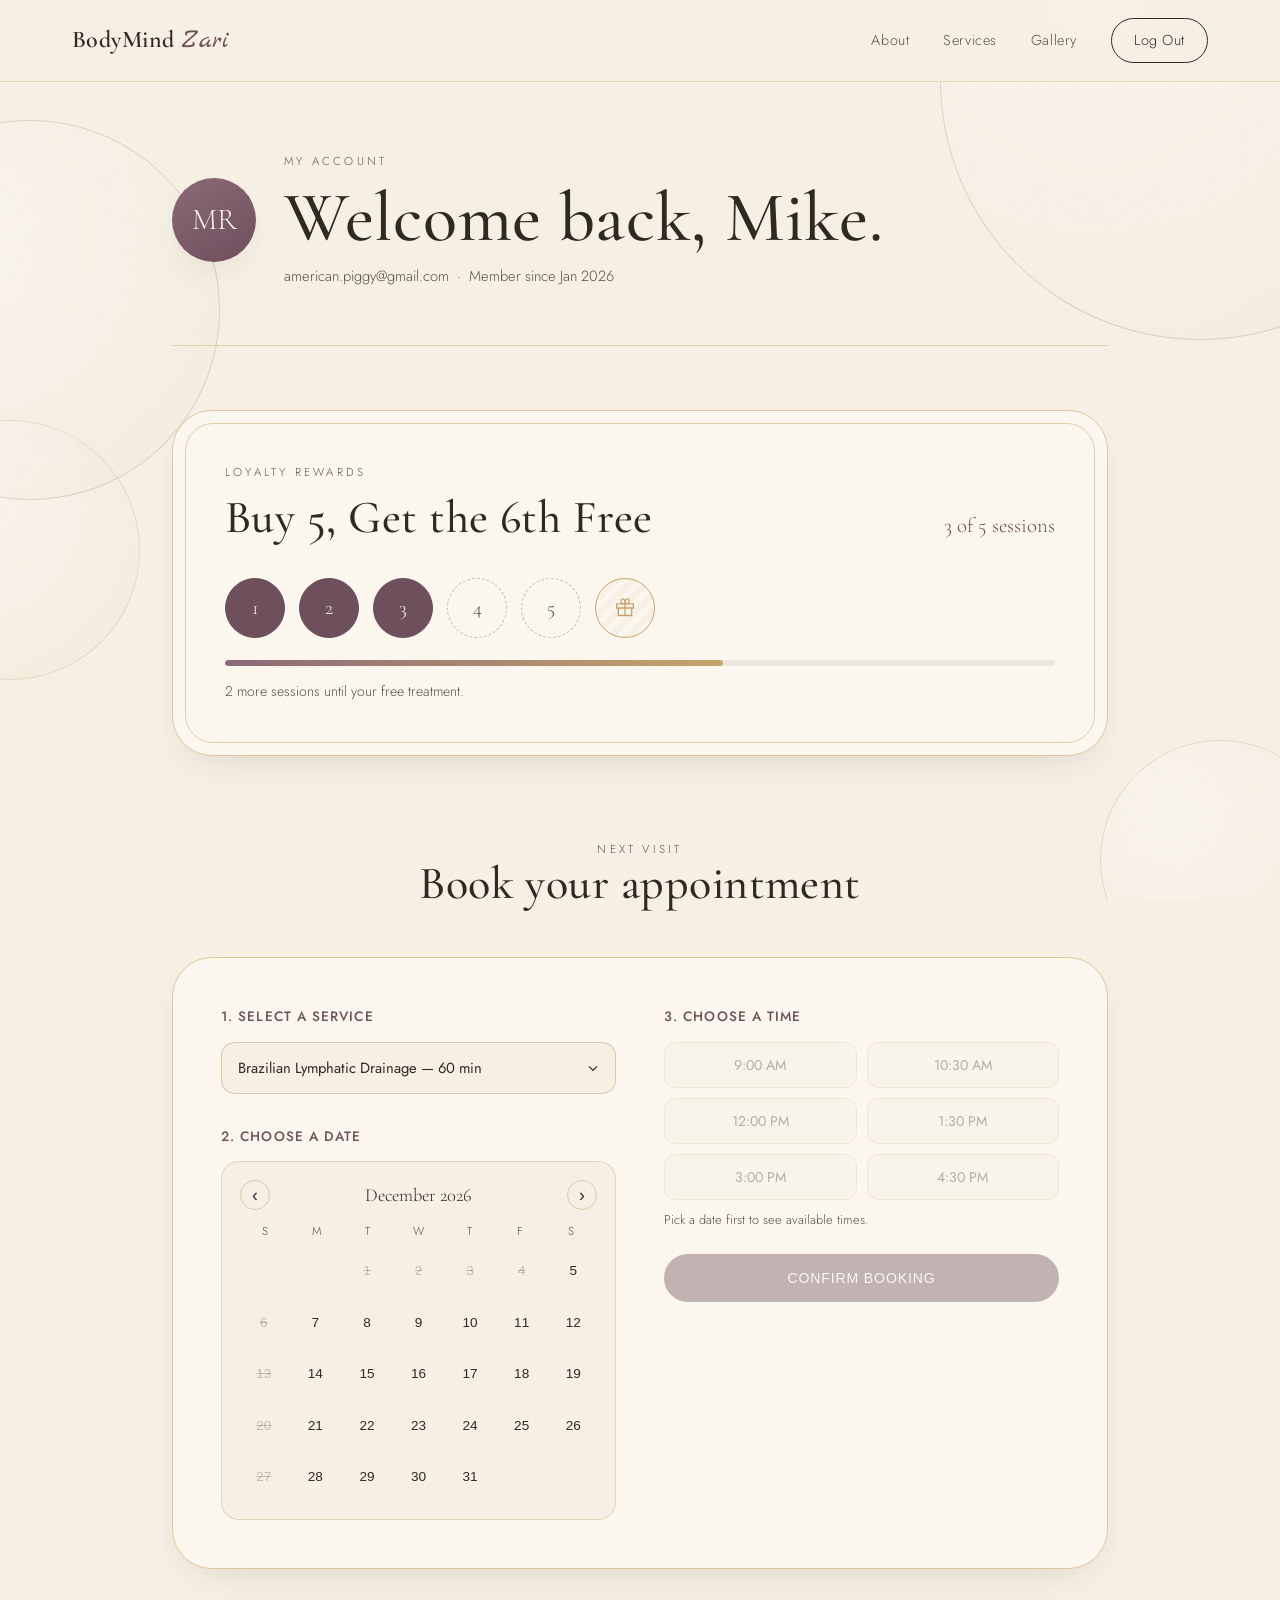
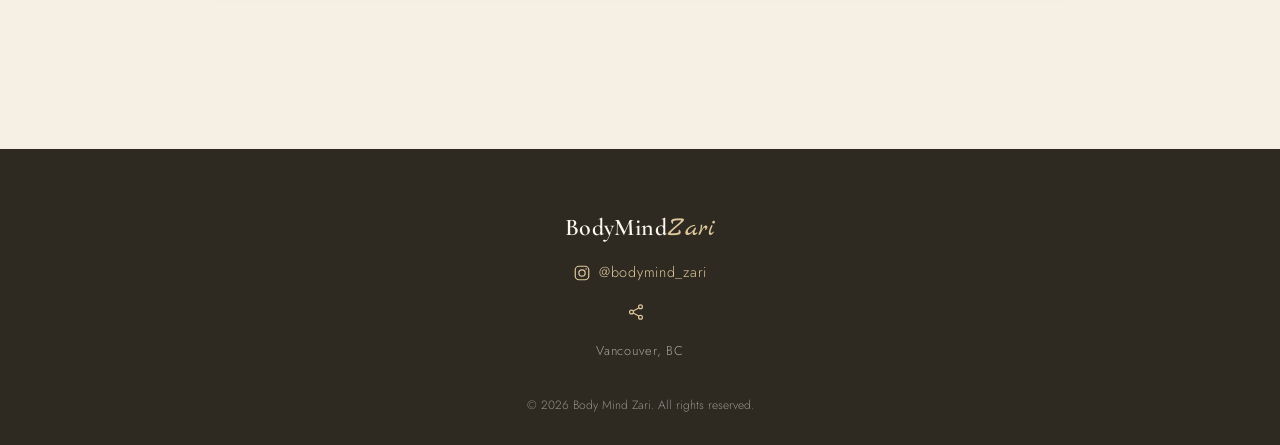
==== commit 41567f54: "Footer share button: icon-only, stacked below Instagram, same gold color" ====
--- a/profile.html
+++ b/profile.html
@@ -148,16 +148,14 @@
 <footer class="site-footer">
   <div class="footer-inner">
     <div class="footer-logo"><span class="logo-black">BodyMind</span><span class="logo-script">Zari</span></div>
-    <div class="footer-actions">
-      <a href="https://instagram.com/bodymind_zari" target="_blank" rel="noopener" class="footer-ig">
-        <svg viewBox="0 0 24 24" width="18" height="18" fill="none" stroke="currentColor" stroke-width="1.6" aria-hidden="true"><rect x="3" y="3" width="18" height="18" rx="5"/><circle cx="12" cy="12" r="4.2"/><circle cx="17.4" cy="6.6" r="1" fill="currentColor" stroke="none"/></svg>
-        <span>@bodymind_zari</span>
-      </a>
-      <button type="button" class="footer-share" id="shareBtn">
-        <svg viewBox="0 0 24 24" width="18" height="18" fill="none" stroke="currentColor" stroke-width="1.6" aria-hidden="true"><circle cx="18" cy="5" r="2.6"/><circle cx="6" cy="12" r="2.6"/><circle cx="18" cy="19" r="2.6"/><line x1="8.3" y1="10.6" x2="15.7" y2="6.6"/><line x1="8.3" y1="13.4" x2="15.7" y2="17.4"/></svg>
-        <span>Share</span>
-      </button>
-    </div>
+    <a href="https://instagram.com/bodymind_zari" target="_blank" rel="noopener" class="footer-ig">
+      <svg viewBox="0 0 24 24" width="18" height="18" fill="none" stroke="currentColor" stroke-width="1.6" aria-hidden="true"><rect x="3" y="3" width="18" height="18" rx="5"/><circle cx="12" cy="12" r="4.2"/><circle cx="17.4" cy="6.6" r="1" fill="currentColor" stroke="none"/></svg>
+      <span>@bodymind_zari</span>
+    </a>
+    <button type="button" class="footer-share" id="shareBtn" aria-label="Share this page">
+      <svg viewBox="0 0 24 24" width="18" height="18" fill="none" stroke="currentColor" stroke-width="1.6" aria-hidden="true"><circle cx="18" cy="5" r="2.6"/><circle cx="6" cy="12" r="2.6"/><circle cx="18" cy="19" r="2.6"/><line x1="8.3" y1="10.6" x2="15.7" y2="6.6"/><line x1="8.3" y1="13.4" x2="15.7" y2="17.4"/></svg>
+      <span>Share</span>
+    </button>
     <p class="footer-location">Vancouver, BC</p>
     <p class="footer-copy">&copy; <span id="year"></span> Body Mind Zari. All rights reserved.</p>
   </div>
--- a/assets/css/style.css
+++ b/assets/css/style.css
@@ -333,7 +333,6 @@
 .footer-inner{ max-width:1200px; margin:0 auto; text-align:center; display:flex; flex-direction:column; align-items:center; gap:14px; }
 .footer-logo .logo-black{ color:var(--cream-soft); }
 .footer-logo .logo-script{ color:var(--gold-soft); }
-.footer-actions{ display:flex; align-items:center; gap:28px; flex-wrap:wrap; justify-content:center; }
 .footer-ig{
   display:inline-flex; align-items:center; gap:8px;
   font-size:.9rem; letter-spacing:.05em; color:var(--gold-soft);
@@ -342,12 +341,17 @@
 .footer-ig:hover{ color:var(--cream-soft); }
 .footer-share{
   display:inline-flex; align-items:center; gap:8px;
-  font-size:.9rem; letter-spacing:.05em; color:var(--gold-soft);
-  background:none; border:0; padding:0; cursor:pointer; font-family:'Jost',sans-serif;
+  color:var(--gold-soft);
+  background:none; border:0; padding:4px; margin:0; cursor:pointer; font-family:'Jost',sans-serif;
   transition:color .25s var(--ease);
 }
 .footer-share:hover{ color:var(--cream-soft); }
+.footer-share span{
+  font-size:.8rem; letter-spacing:.05em; max-width:0; overflow:hidden; white-space:nowrap;
+  opacity:0; transition:max-width .3s var(--ease), opacity .2s var(--ease);
+}
 .footer-share.is-copied{ color:var(--cream-soft); }
+.footer-share.is-copied span{ max-width:110px; opacity:1; }
 .footer-location{ font-size:.8rem; letter-spacing:.06em; color:rgba(251,247,239,0.6); margin:2px 0 0; }
 .footer-copy{ font-size:.75rem; color:rgba(251,247,239,0.5); margin:20px 0 0; }
 
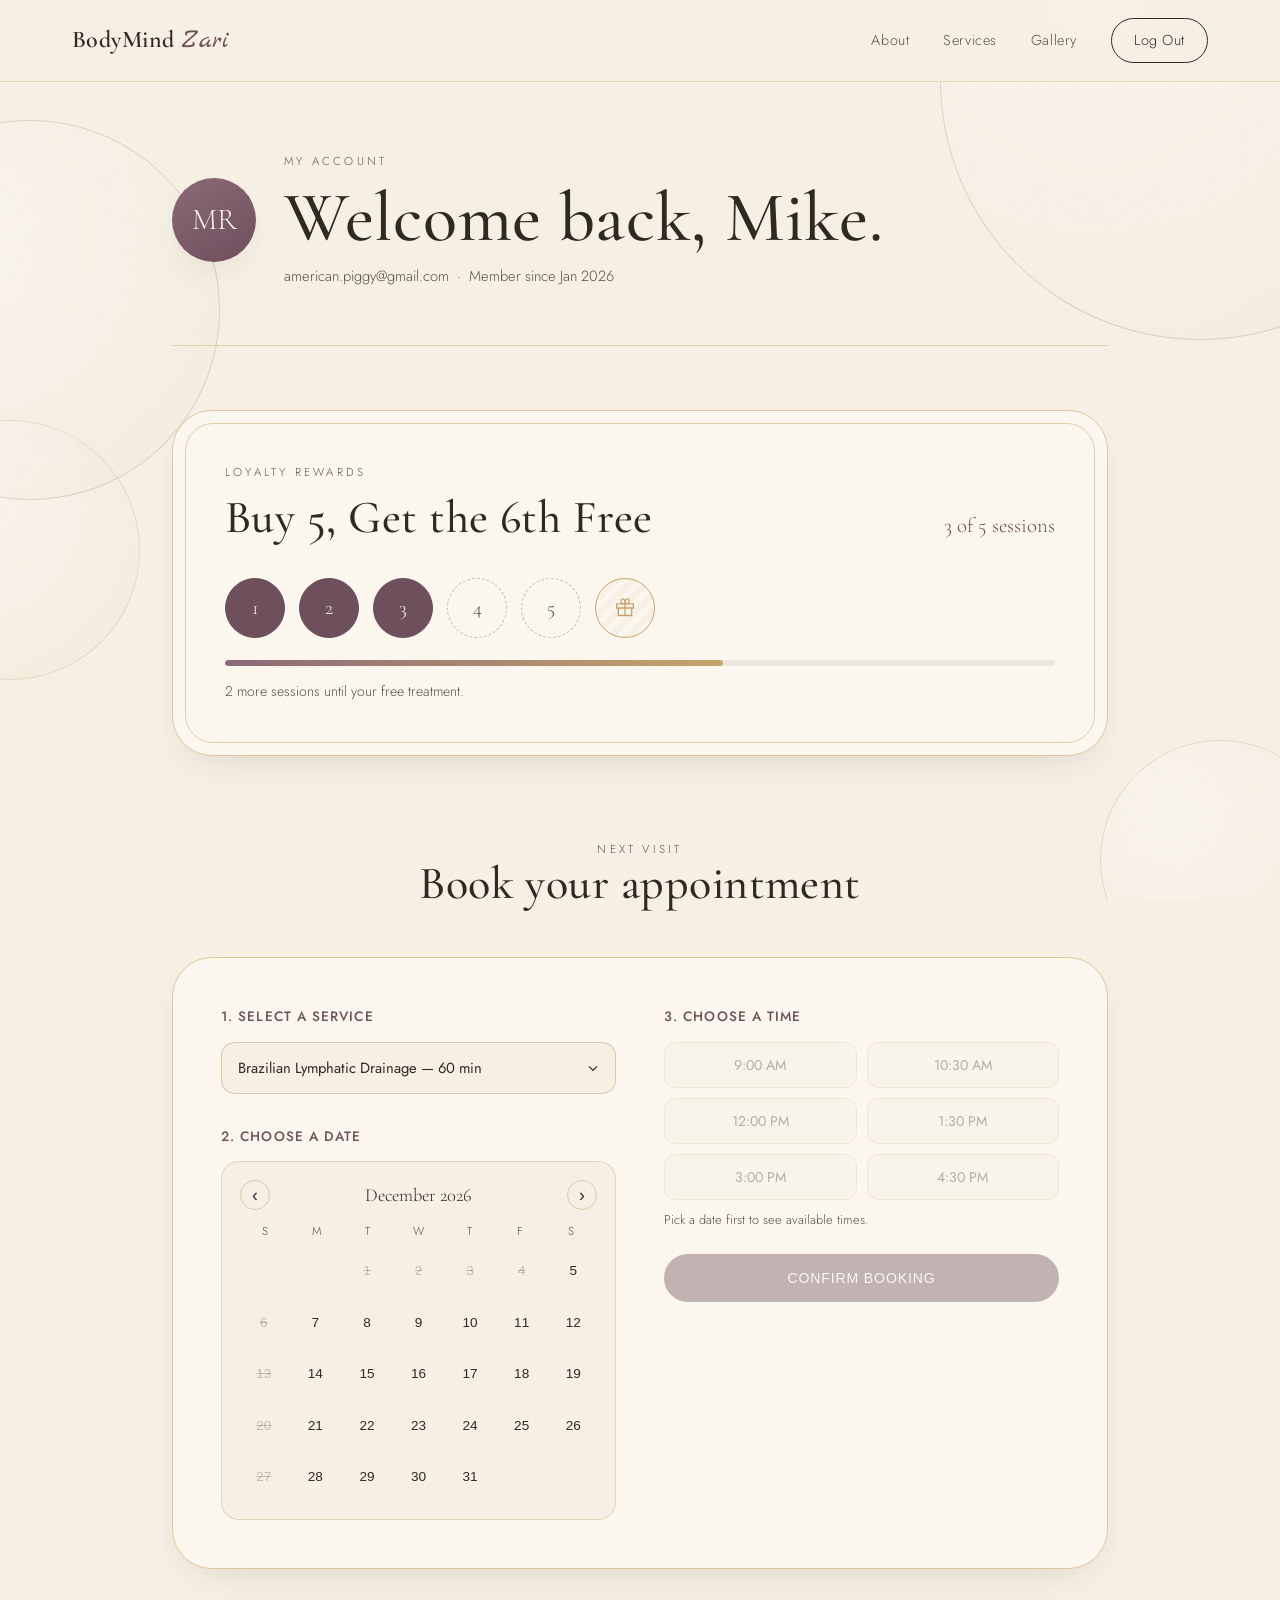
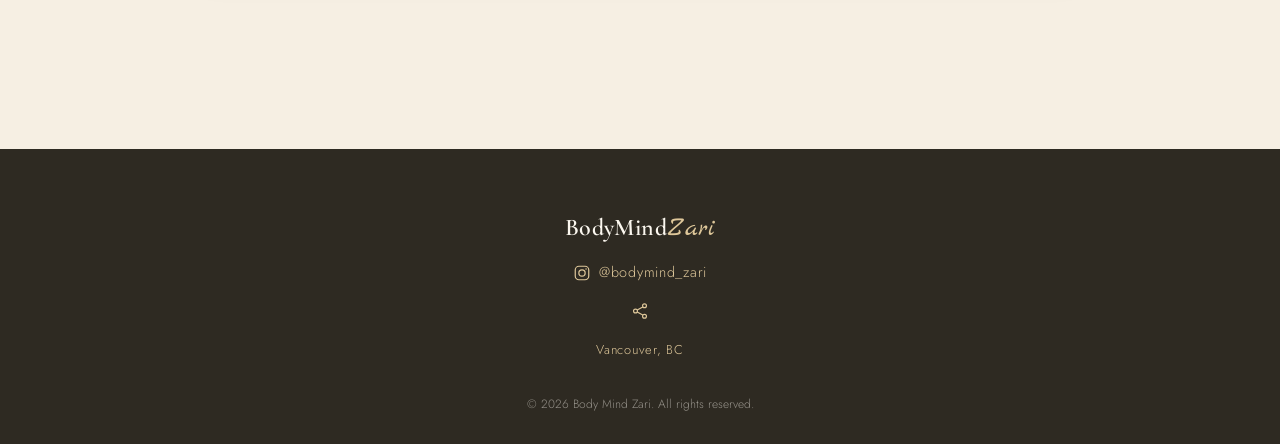
==== commit b3820ccb: "Share button: pure icon (no text ever), forced icon color, checkmark on copy; match location text co" ====
--- a/profile.html
+++ b/profile.html
@@ -153,8 +153,8 @@
       <span>@bodymind_zari</span>
     </a>
     <button type="button" class="footer-share" id="shareBtn" aria-label="Share this page">
-      <svg viewBox="0 0 24 24" width="18" height="18" fill="none" stroke="currentColor" stroke-width="1.6" aria-hidden="true"><circle cx="18" cy="5" r="2.6"/><circle cx="6" cy="12" r="2.6"/><circle cx="18" cy="19" r="2.6"/><line x1="8.3" y1="10.6" x2="15.7" y2="6.6"/><line x1="8.3" y1="13.4" x2="15.7" y2="17.4"/></svg>
-      <span>Share</span>
+      <svg class="icon-share" viewBox="0 0 24 24" width="18" height="18" fill="none" stroke="currentColor" stroke-width="1.6" aria-hidden="true"><circle cx="18" cy="5" r="2.6"/><circle cx="6" cy="12" r="2.6"/><circle cx="18" cy="19" r="2.6"/><line x1="8.3" y1="10.6" x2="15.7" y2="6.6"/><line x1="8.3" y1="13.4" x2="15.7" y2="17.4"/></svg>
+      <svg class="icon-check" viewBox="0 0 24 24" width="18" height="18" fill="none" stroke="currentColor" stroke-width="1.8" aria-hidden="true"><path d="M4 12.5 9.5 18 20 6" stroke-linecap="round" stroke-linejoin="round"/></svg>
     </button>
     <p class="footer-location">Vancouver, BC</p>
     <p class="footer-copy">&copy; <span id="year"></span> Body Mind Zari. All rights reserved.</p>
--- a/assets/css/style.css
+++ b/assets/css/style.css
@@ -340,19 +340,18 @@
 }
 .footer-ig:hover{ color:var(--cream-soft); }
 .footer-share{
-  display:inline-flex; align-items:center; gap:8px;
-  color:var(--gold-soft);
-  background:none; border:0; padding:4px; margin:0; cursor:pointer; font-family:'Jost',sans-serif;
+  display:inline-flex; align-items:center; justify-content:center;
+  color:var(--gold-soft) !important;
+  background:none; border:0; padding:4px; margin:0; cursor:pointer;
+  appearance:none; -webkit-appearance:none;
   transition:color .25s var(--ease);
 }
-.footer-share:hover{ color:var(--cream-soft); }
-.footer-share span{
-  font-size:.8rem; letter-spacing:.05em; max-width:0; overflow:hidden; white-space:nowrap;
-  opacity:0; transition:max-width .3s var(--ease), opacity .2s var(--ease);
-}
-.footer-share.is-copied{ color:var(--cream-soft); }
-.footer-share.is-copied span{ max-width:110px; opacity:1; }
-.footer-location{ font-size:.8rem; letter-spacing:.06em; color:rgba(251,247,239,0.6); margin:2px 0 0; }
+.footer-share:hover{ color:var(--cream-soft) !important; }
+.footer-share .icon-check{ display:none; }
+.footer-share.is-copied .icon-share{ display:none; }
+.footer-share.is-copied .icon-check{ display:block; }
+.footer-share.is-copied{ color:var(--cream-soft) !important; }
+.footer-location{ font-size:.8rem; letter-spacing:.06em; color:var(--gold-soft); margin:2px 0 0; }
 .footer-copy{ font-size:.75rem; color:rgba(251,247,239,0.5); margin:20px 0 0; }
 
 /* ===================================================================
